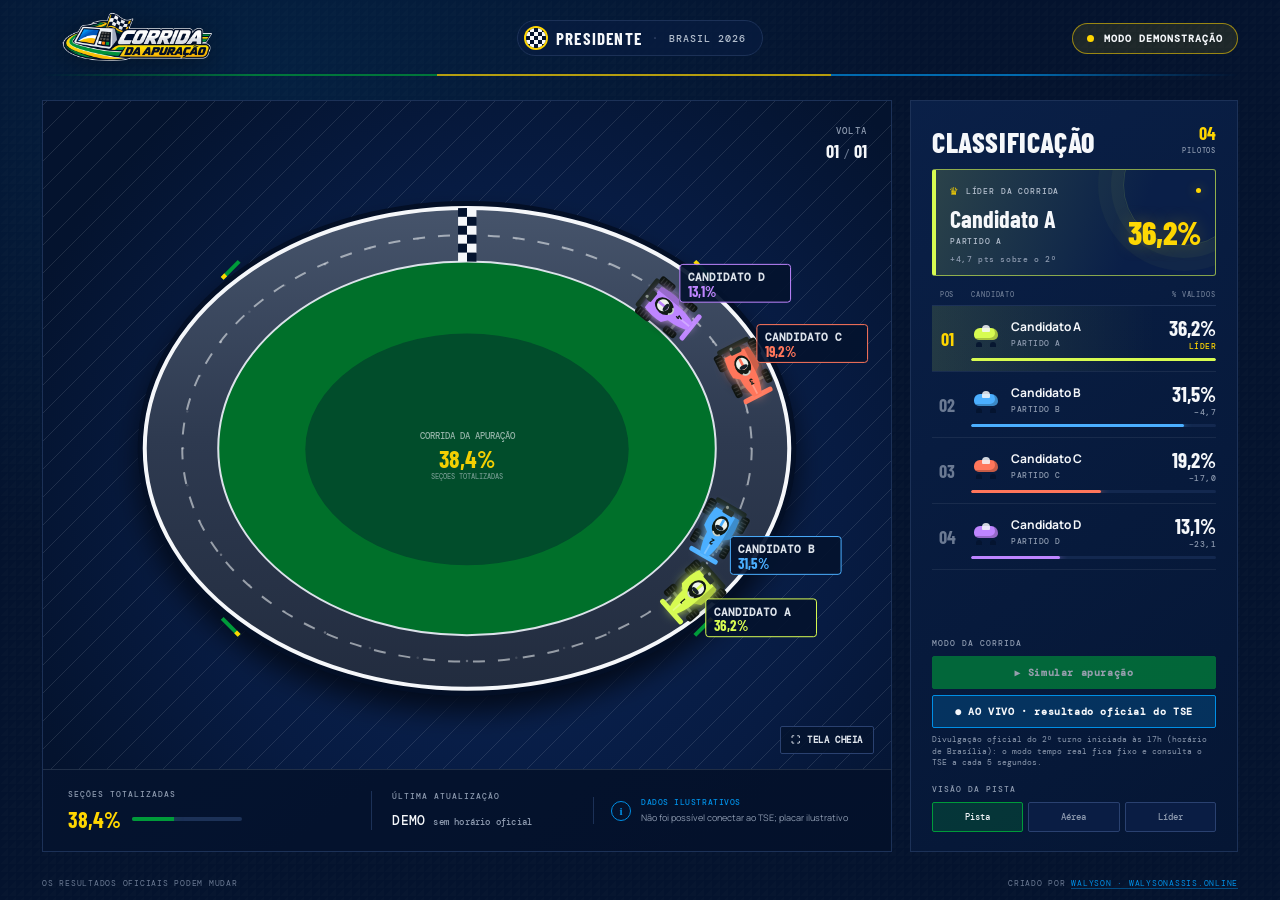
==== index.html @ 3d4edaa1 "Add initial CSS styles for race application layout and components" ====
<!doctype html>
<html lang="pt-BR">
  <head>
    <meta charset="utf-8" />
    <meta name="viewport" content="width=device-width, initial-scale=1" />
    <meta name="theme-color" content="#04132e" />
    <link rel="icon" href="/favicon.ico" sizes="any" />
    <link rel="icon" type="image/png" href="/favicon.png" sizes="256x256" />
    <link rel="apple-touch-icon" href="/apple-touch-icon.png" />
    <meta name="description" content="Acompanhe a apuração eleitoral como uma corrida ao vivo. Veja candidatos, classificação e evolução dos votos em uma experiência visual interativa." />
    <link rel="canonical" href="https://corridaeleicao.vercel.app/" />
    <title>Corrida da Apuração — acompanhe a apuração eleitoral</title>
    <meta property="og:type" content="website" />
    <meta property="og:locale" content="pt_BR" />
    <meta property="og:site_name" content="Corrida da Apuração" />
    <meta property="og:url" content="https://corridaeleicao.vercel.app/" />
    <meta property="og:title" content="Corrida da Apuração — acompanhe a apuração eleitoral" />
    <meta property="og:description" content="Acompanhe a apuração eleitoral como uma corrida ao vivo. Veja candidatos, classificação e evolução dos votos em uma experiência visual interativa." />
    <meta property="og:image" content="https://corridaeleicao.vercel.app/og-image.jpg" />
    <meta property="og:image:secure_url" content="https://corridaeleicao.vercel.app/og-image.jpg" />
    <meta property="og:image:type" content="image/jpeg" />
    <meta property="og:image:width" content="1200" />
    <meta property="og:image:height" content="630" />
    <meta property="og:image:alt" content="Logo Corrida da Apuração sobre uma pista nas cores do Brasil" />
    <meta name="twitter:card" content="summary_large_image" />
    <meta name="twitter:title" content="Corrida da Apuração — acompanhe a apuração eleitoral" />
    <meta name="twitter:description" content="Acompanhe a apuração eleitoral como uma corrida ao vivo. Veja candidatos, classificação e evolução dos votos em uma experiência visual interativa." />
    <meta name="twitter:image" content="https://corridaeleicao.vercel.app/og-image.jpg" />
    <meta name="twitter:image:alt" content="Logo Corrida da Apuração sobre uma pista nas cores do Brasil" />
    <link rel="stylesheet" href="style.css" />
  </head>
  <body>
    <main class="race-app">
      <header class="topbar">
        <a class="brand" href="#" aria-label="Corrida da Apuração, início">
          <img class="brand-logo" src="logo.webp" alt="Corrida da Apuração" />
        </a>
        <div class="race-tag"><span class="race-flag" aria-hidden="true"></span><span class="race-title">PRESIDENTE</span><span class="tag-divider">·</span><span>BRASIL 2026</span></div>
        <div class="demo-tag" data-state="demo" role="status"><span class="status-dot" aria-hidden="true"></span>MODO DEMONSTRAÇÃO</div>
      </header>

      <section class="race-layout" aria-label="Corrida e classificação">
        <section class="track-panel" aria-label="Pista de corrida">
          <div class="track-topline">
            <div class="lap-counter"><span>VOLTA</span><strong>01 <i>/</i> 01</strong></div>
          </div>
          <div class="canvas-wrap">
            <canvas id="race" aria-label="Pista oval com os karts dos candidatos posicionados conforme os votos válidos"></canvas>
            <div class="camera-label"><span class="camera-icon">◉</span> <span id="camera-name">CÂMERA PANORÂMICA</span></div>
            <button class="fullscreen-button" id="fullscreen-button" type="button" aria-pressed="false" aria-label="Mostrar só a pista em tela cheia" title="Tela cheia (F) · setas giram a câmera">⛶ <span>TELA CHEIA</span></button>
            <div class="immersive-bar" id="immersive-bar" aria-label="Controles da tela cheia">
              <div class="bar-controls">
                <button class="bar-button active" id="bar-list-toggle" type="button" aria-pressed="true" title="Mostrar ou esconder a classificação">☰ <span class="bar-list-text">Classificação</span></button>
                <div class="bar-segment" role="group" aria-label="Visão da pista"><button class="camera-button bar-button active" data-camera="track" aria-pressed="true">Pista</button><button class="camera-button bar-button" data-camera="top" aria-pressed="false">Aérea</button><button class="camera-button bar-button" data-camera="leader" aria-pressed="false">Líder</button></div>
                <div class="bar-segment" role="group" aria-label="Modo da corrida"><button class="bar-button" id="bar-sim" type="button" aria-pressed="false">▶ Simular</button><button class="bar-button" id="bar-live" type="button" aria-pressed="false">● Tempo real</button></div>
                <span class="bar-status" id="bar-status"></span>
                <button class="bar-button bar-exit" id="bar-exit" type="button" aria-label="Sair da tela cheia">✕ Sair</button>
              </div>
              <ol class="bar-standings" id="bar-standings" aria-label="Classificação"></ol>
            </div>
          </div>
          <div class="track-footer">
            <div class="completion">
              <span class="footer-label">SEÇÕES TOTALIZADAS</span>
              <div class="completion-row"><strong id="sections-percent">38,4%</strong><div class="progress"><span id="sections-progress"></span></div></div>
            </div>
            <div class="last-update"><span class="footer-label">ÚLTIMA ATUALIZAÇÃO</span><strong id="last-update">DEMO <small>sem horário oficial</small></strong></div>
            <div class="data-source"><span class="source-icon">i</span><span><b id="source-label">DADOS ILUSTRATIVOS</b><small id="source-detail">Aguardando conexão com o TSE</small></span></div>
          </div>
        </section>

        <aside class="standings-panel" aria-label="Classificação da corrida">
          <div class="standings-heading"><h2>Classificação</h2><span class="racer-count" id="racer-count">04 <small>PILOTOS</small></span></div>
          <div class="leader-card" id="leader-card">
            <div class="leader-top"><span class="crown">♛</span><span>LÍDER DA CORRIDA</span><span class="leader-pulse"></span></div>
            <div class="leader-main"><div class="leader-info"><div class="leader-name" id="leader-name">Candidato A</div><span class="leader-party" id="leader-party">PARTIDO A</span></div><strong class="leader-vote" id="leader-vote">36,2%</strong></div>
            <div class="leader-gap" id="leader-gap"></div>
          </div>
          <div class="standings-columns" aria-hidden="true"><span>POS</span><span>CANDIDATO</span><span>% VÁLIDOS</span></div>
          <ol class="standings" id="standings"></ol>
          <div class="race-mode"><span class="footer-label">MODO DA CORRIDA</span><button class="sim-button" id="sim-button" type="button" aria-pressed="false">▶ Simular apuração</button><button class="live-button" id="live-button" type="button" aria-pressed="false">● Tempo real</button><small class="sim-note">Às 17h (Brasília) do dia da eleição, o TSE entra sozinho.</small></div>
          <div class="camera-controls"><span class="footer-label">VISÃO DA PISTA</span><div class="camera-buttons"><button class="camera-button active" data-camera="track" aria-pressed="true">Pista</button><button class="camera-button" data-camera="top" aria-pressed="false">Aérea</button><button class="camera-button" data-camera="leader" aria-pressed="false">Líder</button></div></div>
        </aside>
      </section>
      <footer class="page-footer"><span>OS RESULTADOS OFICIAIS PODEM MUDAR</span><span class="credit">CRIADO POR <a href="https://walysonassis.online" target="_blank" rel="noopener">WALYSON · WALYSONASSIS.ONLINE</a></span></footer>
    </main>
    <script src="game.js" defer></script>
  </body>
</html>
---- style.css ----
@import url('https://fonts.googleapis.com/css2?family=Barlow+Condensed:wght@500;600;700;800;900&family=DM+Mono:wght@400;500&family=Manrope:wght@400;500;600;700;800&display=swap');

:root{color-scheme:dark;--navy:#04132e;--green:#009b3a;--gold:#ffd600;--blue:#008fe5;--ice:#f5f7fa;--gray:#dce2ea;--bg:var(--navy);--panel:#081c40;--line:#1c3157;--muted:#8e9bb0;--lime:var(--gold);--white:var(--ice);--mono:'DM Mono',monospace;--display:'Barlow Condensed',Impact,sans-serif;--body:'Manrope',Arial,sans-serif}
*{box-sizing:border-box}
html,body{margin:0;min-height:100%;background:var(--bg);color:var(--white);font-family:var(--body)}
body{background-image:radial-gradient(ellipse at 22% 8%,rgba(0,143,229,.1),transparent 44%),linear-gradient(135deg,transparent 50%,rgba(255,255,255,.012) 50%);background-size:auto,8px 8px}
button{font:inherit}
.race-app{width:min(1500px,100%);min-height:100vh;margin:auto;padding:0 42px;display:flex;flex-direction:column}
.topbar{height:76px;flex:none;position:relative;display:grid;grid-template-columns:1fr auto 1fr;align-items:center;gap:24px}
.topbar:after{content:"";position:absolute;left:0;right:0;bottom:0;height:2px;background:linear-gradient(90deg,var(--green) 0 33%,var(--gold) 33% 66%,var(--blue) 66%);opacity:.7;mask-image:linear-gradient(90deg,transparent,black 18%,black 82%,transparent)}

.brand{display:flex;align-items:center;justify-self:start;text-decoration:none;color:var(--white);transition:transform .2s}
.brand:hover{transform:rotate(-2deg) scale(1.03)}

.brand-logo{display:block;width:190px;max-width:100%;height:auto;max-height:58px;object-fit:contain;filter:drop-shadow(0 4px 14px rgba(0,0,0,.35))}

.race-tag,.demo-tag{display:flex;align-items:center;gap:10px;font:500 10px var(--mono);letter-spacing:1px;color:#b4bfce;border-radius:999px;white-space:nowrap}
.race-tag{padding:7px 16px 7px 8px;border:1px solid #1c3157;background:rgba(8,28,64,.7)}
.race-flag{width:20px;height:20px;border-radius:50%;flex:none;background:conic-gradient(#f5f7fa 0 25%,#04132e 0 50%,#f5f7fa 0 75%,#04132e 0) 0 0/8px 8px;box-shadow:0 0 0 2px var(--gold)}
.race-title{font:700 17px/1 var(--display);letter-spacing:1.2px;color:var(--ice)}
.tag-divider{color:#34466a}

.demo-tag{--status:var(--gold);justify-self:end;padding:8px 14px;border:1px solid color-mix(in srgb,var(--status) 55%,transparent);background:color-mix(in srgb,var(--status) 10%,transparent);color:var(--ice);font-weight:600}
.demo-tag[data-state="official"]{--status:var(--green)}
.demo-tag[data-state="sim"]{--status:var(--blue)}
.demo-tag[data-state="stale"]{--status:#ff6b4a}
.status-dot,.leader-pulse{width:7px;height:7px;border-radius:50%;background:var(--gold);box-shadow:0 0 12px rgba(255,214,0,.45)}
.status-dot{flex:none;background:var(--status);box-shadow:0 0 0 0 var(--status);animation:status-pulse 1.8s ease-out infinite}
@keyframes status-pulse{70%{box-shadow:0 0 0 7px transparent}100%{box-shadow:0 0 0 0 transparent}}

.race-layout{display:grid;grid-template-columns:minmax(0,1fr) 328px;gap:18px;padding:24px 0 14px;flex:1;min-height:0}
.track-panel,.standings-panel{background:linear-gradient(145deg,rgba(10,32,72,.97),rgba(5,22,52,.98));border:1px solid #1c3157;position:relative;overflow:hidden}
.track-panel{display:flex;flex-direction:column;min-height:550px}
.track-panel:before{content:"";position:absolute;inset:0;pointer-events:none;background-image:linear-gradient(rgba(220,226,234,.018) 1px,transparent 1px),linear-gradient(90deg,rgba(220,226,234,.018) 1px,transparent 1px);background-size:42px 42px;mask-image:linear-gradient(to bottom,black,transparent 70%)}
.track-topline{position:absolute;z-index:1;top:20px;left:32px;right:24px;display:flex;justify-content:flex-end;align-items:flex-start;pointer-events:none}
.eyebrow,.footer-label{font:500 9px var(--mono);letter-spacing:1.3px;color:#8e9bb0;margin:0 0 8px}
h1{font:800 clamp(29px,3.8vw,45px)/.88 var(--display);letter-spacing:.1px;text-transform:uppercase;margin:0;color:var(--white)}
h1 em{font-style:normal;color:var(--lime)}
.lap-counter{text-align:right;margin-top:4px;color:#8e9bb0}.lap-counter span{font:500 9px var(--mono);letter-spacing:1.2px;display:block;margin-bottom:3px}.lap-counter strong{font:700 18px var(--display);color:#f5f7fa}.lap-counter i{font:400 12px var(--mono);color:#6b7a93;font-style:normal}
.canvas-wrap{position:relative;flex:1;min-height:390px;overflow:hidden}
#race{position:absolute;inset:0;width:100%;height:100%;display:block}
.camera-label,.track-hint{position:absolute;bottom:15px;color:#8e9bb0;font:500 9px var(--mono);letter-spacing:.7px;display:flex;align-items:center;gap:8px}.camera-label{left:18px}
.canvas-wrap:not(.is-immersive) .camera-label{display:none}.camera-icon{color:var(--lime);font-size:15px}.track-hint{right:17px;gap:5px}.track-hint kbd{font:500 9px var(--mono);padding:3px 5px;border:1px solid #2a4170;background:#0b2250;color:#dce2ea;border-radius:2px}.hint-sep{color:#34466a;margin:0 2px}
.track-footer{position:relative;z-index:1;min-height:82px;padding:15px 25px;display:grid;grid-template-columns:1.15fr .82fr 1.1fr;align-items:center;gap:18px;border-top:1px solid rgba(220,226,234,.13);background:rgba(3,14,36,.55)}
.footer-label{display:block;margin-bottom:7px;font-size:8px;letter-spacing:1px;color:#8e9bb0}.completion-row{display:flex;align-items:center;gap:11px}.completion-row strong{font:700 22px var(--display);color:var(--lime);white-space:nowrap}.progress{width:min(110px,45%);height:4px;background:#1c3157;border-radius:8px;overflow:hidden}.progress span{display:block;width:38.4%;height:100%;background:var(--green);box-shadow:0 0 9px rgba(0,155,58,.6)}.last-update{border-left:1px solid #1c3157;padding-left:20px}.last-update strong{font:500 13px var(--mono);letter-spacing:.2px;color:#f5f7fa}.last-update small{font-size:9px;color:#8e9bb0}.data-source{border-left:1px solid #1c3157;padding-left:17px;display:flex;align-items:center;gap:10px}.source-icon{height:20px;width:20px;display:grid;place-items:center;border:1px solid var(--blue);border-radius:50%;font:700 11px Georgia;color:var(--blue);flex:none}.data-source b,.data-source small{display:block}.data-source b{font:500 8px var(--mono);letter-spacing:.55px;color:var(--blue)}.data-source small{font-size:9px;color:#8e9bb0;margin-top:4px}
.standings-panel{padding:24px 21px 19px;display:flex;flex-direction:column}
.standings-panel>:not(.standings){flex:none}
.standings-heading{display:flex;align-items:flex-end;justify-content:space-between;padding-bottom:14px}
.standings-heading h2{font:800 28px/.95 var(--display);text-transform:uppercase;margin:0;letter-spacing:.6px}
.racer-count{font:700 18px var(--display);color:var(--lime);text-align:right;line-height:.9}
.racer-count small{display:block;font:500 7px var(--mono);color:#8e9bb0;letter-spacing:.8px;margin-top:5px}

.leader-card{--leader:var(--gold);padding:12px 14px 11px;background:linear-gradient(110deg,color-mix(in srgb,var(--leader) 16%,#0a1f48),#0a1f48 70%);border:1px solid color-mix(in srgb,var(--leader) 60%,transparent);border-left:4px solid var(--leader);border-radius:3px;position:relative;overflow:hidden;transition:border-color .4s,background .4s}
.leader-card:after{content:"";position:absolute;right:-30px;top:-46px;width:120px;height:120px;border-radius:50%;border:1px solid color-mix(in srgb,var(--leader) 14%,transparent);box-shadow:0 0 0 12px color-mix(in srgb,var(--leader) 4%,transparent),0 0 0 25px color-mix(in srgb,var(--leader) 3%,transparent);pointer-events:none}
.leader-top{display:flex;align-items:center;gap:7px;font:500 8px var(--mono);letter-spacing:.85px;color:#b4bfce}
.crown{font-size:13px;color:var(--lime)}
.leader-pulse{margin-left:auto;width:5px;height:5px}
.leader-main{display:flex;align-items:flex-end;justify-content:space-between;gap:10px;margin-top:8px}
.leader-info{min-width:0}
.leader-name{font:700 24px var(--display);line-height:1;overflow:hidden;text-overflow:ellipsis;white-space:nowrap}
.leader-party{display:block;margin-top:5px;font:500 8px var(--mono);color:#b4bfce;letter-spacing:.8px}
.leader-vote{font:800 32px var(--display);color:var(--lime);line-height:.85;white-space:nowrap;text-shadow:0 0 18px rgba(255,214,0,.25)}
.leader-gap{margin-top:8px;font:500 8px var(--mono);letter-spacing:.6px;color:#8e9bb0}
.leader-gap:empty{display:none}

.standings-columns{display:grid;grid-template-columns:30px minmax(0,1fr) auto;gap:9px;padding:14px 0 6px;border-bottom:1px solid #1c3157;font:500 7px var(--mono);letter-spacing:.9px;color:#6b7a93}
.standings-columns span:first-child{text-align:center}
.standings{list-style:none;padding:0;margin:0 0 14px;flex:1 1 0;min-height:124px;overflow-y:auto;scrollbar-width:thin;scrollbar-color:#2a4170 transparent}
.racer-row{display:grid;grid-template-columns:30px 31px minmax(0,1fr) auto;align-items:center;column-gap:9px;row-gap:7px;padding:11px 0 10px;border-bottom:1px solid rgba(220,226,234,.08);position:relative}
.racer-row:after{content:"";position:absolute;left:-21px;right:-21px;top:0;bottom:0;background:linear-gradient(90deg,var(--row-tint,transparent),transparent 75%);opacity:0;transition:opacity .2s;z-index:0;pointer-events:none}
.racer-row:hover:after{opacity:.1}
.racer-row.is-leader:after{opacity:.14}
.rank{grid-row:span 2;align-self:stretch;display:flex;flex-direction:column;align-items:center;justify-content:center;gap:2px;z-index:1}
.rank-number{font:700 18px/1 var(--display);color:#6b7a93}
.is-leader .rank-number{color:var(--lime)}
.rank-move{font:600 7px var(--mono);letter-spacing:.3px}
.rank-move:empty{display:none}
.rank-move.up{color:#3ddc84}
.rank-move.down{color:#ff6b4a}
.mini-kart{height:22px;width:30px;position:relative;z-index:1}
.mini-kart:before{content:"";position:absolute;left:3px;top:5px;width:24px;height:12px;border-radius:6px 7px 5px 5px;background:var(--kart);box-shadow:inset -3px -2px 0 rgba(0,0,0,.22)}
.mini-kart:after{content:"";position:absolute;left:11px;top:2px;width:8px;height:7px;border-radius:4px 4px 1px 1px;background:#f5f7fa;opacity:.85;box-shadow:-7px 16px 0 -1px #04132e,7px 16px 0 -1px #04132e}
.driver{min-width:0;z-index:1}
.driver-name{display:block;font-size:12px;font-weight:700;line-height:1.2;white-space:nowrap;overflow:hidden;text-overflow:ellipsis}
.driver-party{display:block;font:500 8px var(--mono);letter-spacing:.5px;color:#8e9bb0;margin-top:3px;white-space:nowrap;overflow:hidden;text-overflow:ellipsis}
.vote-cell{text-align:right;z-index:1;white-space:nowrap}
.vote-value{display:block;font:700 21px var(--display);line-height:1;color:#f5f7fa}
.vote-gap{display:block;margin-top:3px;font:500 8px var(--mono);letter-spacing:.4px;color:#8e9bb0}
.is-leader .vote-gap{color:var(--lime)}
.vote-bar{grid-column:2/-1;height:3px;background:#13284f;border-radius:3px;overflow:hidden;z-index:1}
.vote-bar span{display:block;height:100%;background:var(--kart);border-radius:3px;box-shadow:0 0 8px var(--kart)}
.race-mode{padding-top:16px}.race-mode .footer-label{margin-bottom:8px}.sim-button{width:100%;border:1px solid var(--green);background:var(--green);color:var(--ice);border-radius:2px;padding:9px 8px;font:600 10px var(--mono);letter-spacing:.6px;cursor:pointer;transition:color .15s,border-color .15s,background .15s}.sim-button:hover{background:#00b444;border-color:#00b444}.sim-button.active{color:var(--gold);border-color:var(--gold);background:rgba(255,214,0,.1)}.live-button{width:100%;margin-top:6px;border:1px solid #2a4170;background:#0a1d44;color:#8e9bb0;border-radius:2px;padding:9px 8px;font:600 10px var(--mono);letter-spacing:.6px;cursor:pointer;transition:color .15s,border-color .15s,background .15s}.live-button:hover{color:#f5f7fa;border-color:#dce2ea}.live-button.active{color:var(--ice);border-color:var(--blue);background:rgba(0,143,229,.22);animation:live-blink 1.6s ease-in-out infinite}@keyframes live-blink{50%{box-shadow:0 0 14px rgba(0,143,229,.5)}}.sim-note{display:block;margin-top:6px;font:400 8px/1.4 var(--mono);color:#8e9bb0}
.camera-controls{padding-top:16px}.camera-controls .footer-label{margin-bottom:8px}.camera-buttons{display:grid;grid-template-columns:repeat(3,1fr);gap:5px}.camera-button{border:1px solid #2a4170;background:#0a1d44;color:#8e9bb0;border-radius:2px;padding:8px 4px;font:500 9px var(--mono);cursor:pointer;transition:color .15s,border-color .15s,background .15s}.camera-button:hover{color:#f5f7fa;border-color:#dce2ea}.camera-button.active{color:var(--ice);border-color:var(--green);background:rgba(0,155,58,.22)}
.leader-card.overtake{animation:overtake-flash .9s ease-in-out 2}@keyframes overtake-flash{50%{box-shadow:0 0 26px rgba(255,214,0,.32);transform:translateX(3px)}}
.page-footer{height:34px;flex:none;display:flex;align-items:center;justify-content:space-between;font:400 8px var(--mono);letter-spacing:.75px;color:#6b7a93}
@media(max-width:980px){.race-app{padding:0 22px}.race-layout{grid-template-columns:minmax(0,1fr) 285px;gap:12px}.standings-panel{padding:23px 16px 16px}.racer-row:after{left:-16px;right:-16px}.track-footer{padding-inline:18px;grid-template-columns:1fr .85fr 1fr;gap:12px}.last-update{padding-left:12px}.data-source{padding-left:12px}.data-source small{font-size:8px}}
@media(max-width:720px){.race-app{padding:0 12px}.topbar{height:61px;gap:8px}.brand-logo{width:145px;max-height:48px}.race-tag{padding:5px 10px 5px 5px;font-size:8px;letter-spacing:.35px;gap:6px}.race-flag{width:15px;height:15px;background-size:6px 6px}.race-title{font-size:13px}.race-tag>span:nth-child(n+3){display:none}.demo-tag{padding:9px;font-size:0;gap:0}.race-layout{display:flex;flex-direction:column;padding-top:12px}.track-panel{min-height:470px}.track-topline{top:20px;left:20px;right:18px}h1{font-size:34px}.lap-counter strong{font-size:15px}.canvas-wrap{min-height:340px}.track-footer{min-height:78px;padding:12px;grid-template-columns:1fr 1fr;gap:10px}.data-source{display:none}.standings-panel{padding:18px 17px 14px}.standings-heading{padding-bottom:12px}.standings{display:grid;grid-template-columns:1fr 1fr;column-gap:16px;flex:none;min-height:0;overflow:visible}.racer-row{column-gap:6px;padding:10px 0 9px;grid-template-columns:21px 25px minmax(0,1fr) auto}.standings-columns{display:none}.mini-kart{transform:scale(.85);transform-origin:left center}.racer-row:after{left:-8px;right:-8px}.vote-value{font-size:17px}.driver-name{font-size:10px}.driver-party{font-size:7px}.leader-name{font-size:21px}.leader-vote{font-size:27px}.camera-controls{padding-top:13px}.page-footer{height:auto;min-height:35px;gap:8px;font-size:7px}}
@media(max-width:390px){.race-tag{display:none}.topbar{grid-template-columns:1fr auto}.track-hint{font-size:7px;right:8px}.track-hint kbd{font-size:8px;padding:2px 4px}.camera-label{left:9px;font-size:8px}}
.fullscreen-button{position:absolute;bottom:15px;right:17px;z-index:2;display:flex;align-items:center;gap:6px;border:1px solid #2a4170;background:rgba(4,19,46,.85);color:#dce2ea;border-radius:2px;padding:7px 10px;font:600 9px var(--mono);letter-spacing:.6px;cursor:pointer;transition:color .15s,border-color .15s}.fullscreen-button:hover{color:var(--lime);border-color:var(--lime)}
.canvas-wrap.is-immersive{position:fixed;inset:0;z-index:100;min-height:0;width:100vw;height:100vh;height:100dvh;background:#04132e}.canvas-wrap:fullscreen{width:100vw;height:100vh;background:#04132e}.is-immersive .track-hint{display:none}.is-immersive .camera-label{bottom:18px;left:20px}.is-immersive .fullscreen-button{opacity:.55}.is-immersive .fullscreen-button:hover{opacity:1}body.has-immersive{overflow:hidden}
.immersive-bar{display:none}.is-immersive .immersive-bar{display:block;position:absolute;top:0;left:0;right:0;z-index:3;padding:12px 16px 18px;background:linear-gradient(#04132ef2 65%,#04132e00)}.is-immersive .fullscreen-button{display:none}
.bar-controls{display:flex;flex-wrap:wrap;align-items:center;gap:8px 10px}
.bar-segment{display:flex;border:1px solid #2a4170;border-radius:4px;overflow:hidden;background:#0a1d44}
.bar-button{border:1px solid #2a4170;background:#0a1d44;color:#8e9bb0;border-radius:4px;padding:8px 12px;font:600 9px var(--mono);letter-spacing:.5px;cursor:pointer;transition:color .15s,border-color .15s,background .15s}.bar-button:hover{color:#f5f7fa;border-color:#dce2ea}.bar-button.active{color:var(--ice);border-color:var(--green);background:rgba(0,155,58,.22)}
.bar-segment .bar-button{border:0;border-radius:0;background:transparent}.bar-segment .bar-button+.bar-button{border-left:1px solid #2a4170}.bar-segment .bar-button:hover{background:#12295a}.bar-segment .bar-button.active{background:rgba(0,155,58,.3);box-shadow:inset 0 -2px 0 var(--green)}
#bar-sim.active{color:var(--gold);background:rgba(255,214,0,.12);box-shadow:inset 0 -2px 0 var(--gold)}#bar-live.active{color:var(--ice);background:rgba(0,143,229,.25);box-shadow:inset 0 -2px 0 var(--blue)}.bar-button:disabled{opacity:.6;cursor:not-allowed}.sim-button:disabled{opacity:.6;cursor:not-allowed}.live-button:disabled{cursor:not-allowed}#bar-live:disabled.active{opacity:1}
.bar-status{margin-left:auto;font:500 8px var(--mono);letter-spacing:.7px;color:#8e9bb0;white-space:nowrap}.bar-exit{color:#dce2ea}
.bar-standings{display:flex;gap:6px;margin:10px 0 0;padding:0;list-style:none}.hide-list .bar-standings{display:none}
.bar-racer{display:grid;grid-template-columns:20px minmax(0,1fr) auto;align-items:center;gap:8px;padding:6px 10px 6px 8px;border-left:3px solid var(--kart);background:#071a3eeb;border-radius:0 3px 3px 0}.bar-racer.is-leader{background:linear-gradient(90deg,color-mix(in srgb,var(--kart) 22%,#071a3e),#071a3eeb)}.bar-rank{font:700 13px var(--display);color:#6b7a93;text-align:center}.is-leader .bar-rank{color:var(--gold)}.bar-name{font:600 10px var(--mono);color:#dce2ea;overflow:hidden;text-overflow:ellipsis;white-space:nowrap}.bar-vote{font:700 15px "Barlow Condensed",Impact,sans-serif;color:var(--kart)}
@media(min-width:721px){.is-immersive .bar-standings{position:absolute;top:100%;left:16px;width:230px;flex-direction:column;gap:3px;margin:0;max-height:calc(100dvh - 100% - 60px);overflow-y:auto;scrollbar-width:thin;scrollbar-color:#2a4170 transparent}}
@media(max-width:720px){.is-immersive .immersive-bar{padding:8px 8px 10px}.bar-status,.bar-list-text{display:none}.bar-button{padding:7px 9px}.bar-standings{overflow-x:auto;scrollbar-width:none}.bar-racer{flex:none;grid-template-columns:auto auto auto;gap:6px}.bar-name{max-width:90px;font-size:9px}.bar-vote{font-size:13px}}
.credit a{color:var(--blue);text-decoration:none;border-bottom:1px solid rgba(0,143,229,.45);transition:color .15s,border-color .15s}.credit a:hover{color:var(--ice);border-color:var(--ice)}
@media(prefers-reduced-motion:reduce){*,*:before,*:after{scroll-behavior:auto!important;transition:none!important}}
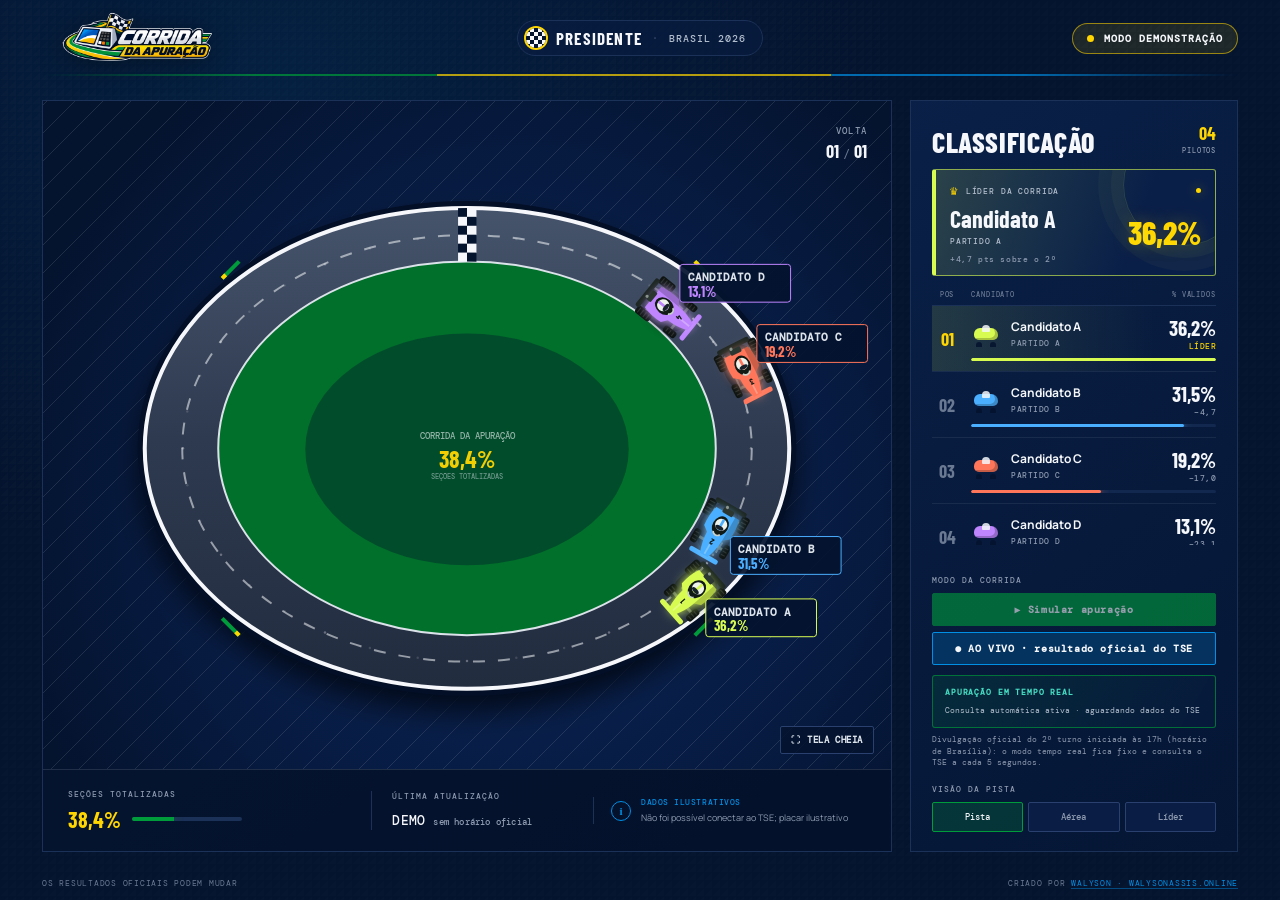
==== commit 194b7aaf: "Add countdown feature for real-time election results and update README and game documentation" ====
--- a/index.html
+++ b/index.html
@@ -78,7 +78,7 @@
           </div>
           <div class="standings-columns" aria-hidden="true"><span>POS</span><span>CANDIDATO</span><span>% VÁLIDOS</span></div>
           <ol class="standings" id="standings"></ol>
-          <div class="race-mode"><span class="footer-label">MODO DA CORRIDA</span><button class="sim-button" id="sim-button" type="button" aria-pressed="false">▶ Simular apuração</button><button class="live-button" id="live-button" type="button" aria-pressed="false">● Tempo real</button><small class="sim-note">Às 17h (Brasília) do dia da eleição, o TSE entra sozinho.</small></div>
+          <div class="race-mode"><span class="footer-label">MODO DA CORRIDA</span><button class="sim-button" id="sim-button" type="button" aria-pressed="false">▶ Simular apuração</button><button class="live-button" id="live-button" type="button" aria-pressed="false">● Tempo real</button><div class="countdown-card" id="countdown-card" role="timer" aria-live="off"><span class="countdown-label" id="countdown-label">APURAÇÃO EM TEMPO REAL COMEÇA EM</span><div class="countdown-units"><span><strong id="countdown-days">00</strong><small>D</small></span><span><strong id="countdown-hours">00</strong><small>H</small></span><span><strong id="countdown-minutes">00</strong><small>M</small></span><span><strong id="countdown-seconds">00</strong><small>S</small></span></div><span class="countdown-detail" id="countdown-detail">Hoje, às 17h · horário de Brasília</span></div><small class="sim-note">Ao chegar o horário, a consulta ao TSE começa automaticamente e se repete a cada 5 segundos.</small></div>
           <div class="camera-controls"><span class="footer-label">VISÃO DA PISTA</span><div class="camera-buttons"><button class="camera-button active" data-camera="track" aria-pressed="true">Pista</button><button class="camera-button" data-camera="top" aria-pressed="false">Aérea</button><button class="camera-button" data-camera="leader" aria-pressed="false">Líder</button></div></div>
         </aside>
       </section>
--- a/style.css
+++ b/style.css
@@ -110,4 +110,14 @@
 @media(min-width:721px){.is-immersive .bar-standings{position:absolute;top:100%;left:16px;width:230px;flex-direction:column;gap:3px;margin:0;max-height:calc(100dvh - 100% - 60px);overflow-y:auto;scrollbar-width:thin;scrollbar-color:#2a4170 transparent}}
 @media(max-width:720px){.is-immersive .immersive-bar{padding:8px 8px 10px}.bar-status,.bar-list-text{display:none}.bar-button{padding:7px 9px}.bar-standings{overflow-x:auto;scrollbar-width:none}.bar-racer{flex:none;grid-template-columns:auto auto auto;gap:6px}.bar-name{max-width:90px;font-size:9px}.bar-vote{font-size:13px}}
 .credit a{color:var(--blue);text-decoration:none;border-bottom:1px solid rgba(0,143,229,.45);transition:color .15s,border-color .15s}.credit a:hover{color:var(--ice);border-color:var(--ice)}
+.countdown-card{margin-top:10px;padding:11px 12px;border:1px solid rgba(255,214,0,.35);border-radius:3px;background:linear-gradient(120deg,rgba(255,214,0,.09),rgba(8,28,64,.55))}
+.countdown-label{display:block;font:600 8px var(--mono);letter-spacing:.85px;color:#ffd600}
+.countdown-units{display:grid;grid-template-columns:repeat(4,1fr);gap:5px;margin-top:9px}
+.countdown-units span{display:flex;align-items:baseline;justify-content:center;gap:3px;padding:5px 2px;background:rgba(4,19,46,.72);border:1px solid rgba(220,226,234,.1);border-radius:2px}
+.countdown-units strong{font:700 22px/.9 var(--display);color:#f5f7fa;font-variant-numeric:tabular-nums}
+.countdown-units small{font:500 7px var(--mono);color:#8e9bb0}
+.countdown-detail{display:block;margin-top:8px;font:400 8px/1.4 var(--mono);color:#b4bfce}
+.countdown-card.is-live{border-color:rgba(0,155,58,.65);background:linear-gradient(120deg,rgba(0,155,58,.14),rgba(8,28,64,.55))}
+.countdown-card.is-live .countdown-label{color:#45dbc1}
+.countdown-card.is-live .countdown-units{display:none}
 @media(prefers-reduced-motion:reduce){*,*:before,*:after{scroll-behavior:auto!important;transition:none!important}}
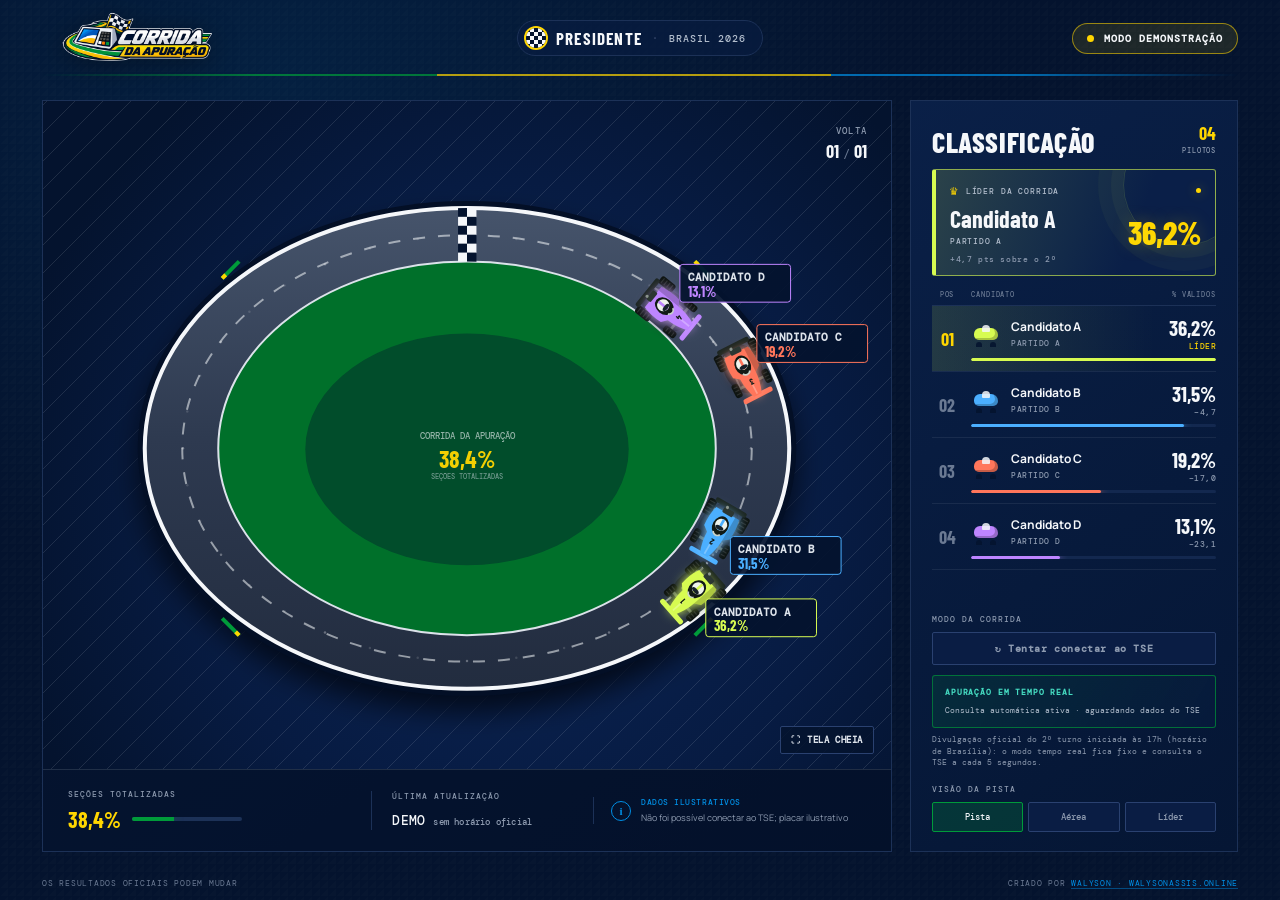
==== commit a5412975: "Update README, game.js, game.md, index.html, and style.css for real-time election simulation feature" ====
--- a/index.html
+++ b/index.html
@@ -52,7 +52,7 @@
               <div class="bar-controls">
                 <button class="bar-button active" id="bar-list-toggle" type="button" aria-pressed="true" title="Mostrar ou esconder a classificação">☰ <span class="bar-list-text">Classificação</span></button>
                 <div class="bar-segment" role="group" aria-label="Visão da pista"><button class="camera-button bar-button active" data-camera="track" aria-pressed="true">Pista</button><button class="camera-button bar-button" data-camera="top" aria-pressed="false">Aérea</button><button class="camera-button bar-button" data-camera="leader" aria-pressed="false">Líder</button></div>
-                <div class="bar-segment" role="group" aria-label="Modo da corrida"><button class="bar-button" id="bar-sim" type="button" aria-pressed="false">▶ Simular</button><button class="bar-button" id="bar-live" type="button" aria-pressed="false">● Tempo real</button></div>
+                <div class="bar-segment" role="group" aria-label="Modo da corrida" hidden><button class="bar-button" id="bar-live" type="button">● Tempo real</button></div>
                 <span class="bar-status" id="bar-status"></span>
                 <button class="bar-button bar-exit" id="bar-exit" type="button" aria-label="Sair da tela cheia">✕ Sair</button>
               </div>
@@ -78,7 +78,7 @@
           </div>
           <div class="standings-columns" aria-hidden="true"><span>POS</span><span>CANDIDATO</span><span>% VÁLIDOS</span></div>
           <ol class="standings" id="standings"></ol>
-          <div class="race-mode"><span class="footer-label">MODO DA CORRIDA</span><button class="sim-button" id="sim-button" type="button" aria-pressed="false">▶ Simular apuração</button><button class="live-button" id="live-button" type="button" aria-pressed="false">● Tempo real</button><div class="countdown-card" id="countdown-card" role="timer" aria-live="off"><span class="countdown-label" id="countdown-label">APURAÇÃO EM TEMPO REAL COMEÇA EM</span><div class="countdown-units"><span><strong id="countdown-days">00</strong><small>D</small></span><span><strong id="countdown-hours">00</strong><small>H</small></span><span><strong id="countdown-minutes">00</strong><small>M</small></span><span><strong id="countdown-seconds">00</strong><small>S</small></span></div><span class="countdown-detail" id="countdown-detail">Hoje, às 17h · horário de Brasília</span></div><small class="sim-note">Ao chegar o horário, a consulta ao TSE começa automaticamente e se repete a cada 5 segundos.</small></div>
+          <div class="race-mode"><span class="footer-label">MODO DA CORRIDA</span><button class="live-button" id="live-button" type="button" hidden>● Tempo real</button><div class="countdown-card" id="countdown-card" role="timer" aria-live="off"><span class="countdown-label" id="countdown-label">APURAÇÃO EM TEMPO REAL COMEÇA EM</span><div class="countdown-units"><span><strong id="countdown-days">00</strong><small>D</small></span><span><strong id="countdown-hours">00</strong><small>H</small></span><span><strong id="countdown-minutes">00</strong><small>M</small></span><span><strong id="countdown-seconds">00</strong><small>S</small></span></div><span class="countdown-detail" id="countdown-detail">Hoje, às 17h · horário de Brasília</span></div><small class="sim-note">Ao chegar o horário, a consulta ao TSE começa automaticamente e se repete a cada 5 segundos.</small></div>
           <div class="camera-controls"><span class="footer-label">VISÃO DA PISTA</span><div class="camera-buttons"><button class="camera-button active" data-camera="track" aria-pressed="true">Pista</button><button class="camera-button" data-camera="top" aria-pressed="false">Aérea</button><button class="camera-button" data-camera="leader" aria-pressed="false">Líder</button></div></div>
         </aside>
       </section>
--- a/style.css
+++ b/style.css
@@ -1,4 +1,5 @@
 @import url('https://fonts.googleapis.com/css2?family=Barlow+Condensed:wght@500;600;700;800;900&family=DM+Mono:wght@400;500&family=Manrope:wght@400;500;600;700;800&display=swap');
+[hidden]{display:none!important}
 
 :root{color-scheme:dark;--navy:#04132e;--green:#009b3a;--gold:#ffd600;--blue:#008fe5;--ice:#f5f7fa;--gray:#dce2ea;--bg:var(--navy);--panel:#081c40;--line:#1c3157;--muted:#8e9bb0;--lime:var(--gold);--white:var(--ice);--mono:'DM Mono',monospace;--display:'Barlow Condensed',Impact,sans-serif;--body:'Manrope',Arial,sans-serif}
 *{box-sizing:border-box}
@@ -89,7 +90,7 @@
 .is-leader .vote-gap{color:var(--lime)}
 .vote-bar{grid-column:2/-1;height:3px;background:#13284f;border-radius:3px;overflow:hidden;z-index:1}
 .vote-bar span{display:block;height:100%;background:var(--kart);border-radius:3px;box-shadow:0 0 8px var(--kart)}
-.race-mode{padding-top:16px}.race-mode .footer-label{margin-bottom:8px}.sim-button{width:100%;border:1px solid var(--green);background:var(--green);color:var(--ice);border-radius:2px;padding:9px 8px;font:600 10px var(--mono);letter-spacing:.6px;cursor:pointer;transition:color .15s,border-color .15s,background .15s}.sim-button:hover{background:#00b444;border-color:#00b444}.sim-button.active{color:var(--gold);border-color:var(--gold);background:rgba(255,214,0,.1)}.live-button{width:100%;margin-top:6px;border:1px solid #2a4170;background:#0a1d44;color:#8e9bb0;border-radius:2px;padding:9px 8px;font:600 10px var(--mono);letter-spacing:.6px;cursor:pointer;transition:color .15s,border-color .15s,background .15s}.live-button:hover{color:#f5f7fa;border-color:#dce2ea}.live-button.active{color:var(--ice);border-color:var(--blue);background:rgba(0,143,229,.22);animation:live-blink 1.6s ease-in-out infinite}@keyframes live-blink{50%{box-shadow:0 0 14px rgba(0,143,229,.5)}}.sim-note{display:block;margin-top:6px;font:400 8px/1.4 var(--mono);color:#8e9bb0}
+.race-mode{padding-top:16px}.race-mode .footer-label{margin-bottom:8px}.live-button{width:100%;border:1px solid #2a4170;background:#0a1d44;color:#8e9bb0;border-radius:2px;padding:9px 8px;font:600 10px var(--mono);letter-spacing:.6px;cursor:pointer;transition:color .15s,border-color .15s,background .15s}.live-button:hover{color:#f5f7fa;border-color:#dce2ea}.live-button.active{color:var(--ice);border-color:var(--blue);background:rgba(0,143,229,.22);animation:live-blink 1.6s ease-in-out infinite}@keyframes live-blink{50%{box-shadow:0 0 14px rgba(0,143,229,.5)}}.sim-note{display:block;margin-top:6px;font:400 8px/1.4 var(--mono);color:#8e9bb0}
 .camera-controls{padding-top:16px}.camera-controls .footer-label{margin-bottom:8px}.camera-buttons{display:grid;grid-template-columns:repeat(3,1fr);gap:5px}.camera-button{border:1px solid #2a4170;background:#0a1d44;color:#8e9bb0;border-radius:2px;padding:8px 4px;font:500 9px var(--mono);cursor:pointer;transition:color .15s,border-color .15s,background .15s}.camera-button:hover{color:#f5f7fa;border-color:#dce2ea}.camera-button.active{color:var(--ice);border-color:var(--green);background:rgba(0,155,58,.22)}
 .leader-card.overtake{animation:overtake-flash .9s ease-in-out 2}@keyframes overtake-flash{50%{box-shadow:0 0 26px rgba(255,214,0,.32);transform:translateX(3px)}}
 .page-footer{height:34px;flex:none;display:flex;align-items:center;justify-content:space-between;font:400 8px var(--mono);letter-spacing:.75px;color:#6b7a93}
@@ -103,7 +104,7 @@
 .bar-segment{display:flex;border:1px solid #2a4170;border-radius:4px;overflow:hidden;background:#0a1d44}
 .bar-button{border:1px solid #2a4170;background:#0a1d44;color:#8e9bb0;border-radius:4px;padding:8px 12px;font:600 9px var(--mono);letter-spacing:.5px;cursor:pointer;transition:color .15s,border-color .15s,background .15s}.bar-button:hover{color:#f5f7fa;border-color:#dce2ea}.bar-button.active{color:var(--ice);border-color:var(--green);background:rgba(0,155,58,.22)}
 .bar-segment .bar-button{border:0;border-radius:0;background:transparent}.bar-segment .bar-button+.bar-button{border-left:1px solid #2a4170}.bar-segment .bar-button:hover{background:#12295a}.bar-segment .bar-button.active{background:rgba(0,155,58,.3);box-shadow:inset 0 -2px 0 var(--green)}
-#bar-sim.active{color:var(--gold);background:rgba(255,214,0,.12);box-shadow:inset 0 -2px 0 var(--gold)}#bar-live.active{color:var(--ice);background:rgba(0,143,229,.25);box-shadow:inset 0 -2px 0 var(--blue)}.bar-button:disabled{opacity:.6;cursor:not-allowed}.sim-button:disabled{opacity:.6;cursor:not-allowed}.live-button:disabled{cursor:not-allowed}#bar-live:disabled.active{opacity:1}
+#bar-live.active{color:var(--ice);background:rgba(0,143,229,.25);box-shadow:inset 0 -2px 0 var(--blue)}.bar-button:disabled{opacity:.6;cursor:not-allowed}.live-button:disabled{cursor:not-allowed}#bar-live:disabled.active{opacity:1}
 .bar-status{margin-left:auto;font:500 8px var(--mono);letter-spacing:.7px;color:#8e9bb0;white-space:nowrap}.bar-exit{color:#dce2ea}
 .bar-standings{display:flex;gap:6px;margin:10px 0 0;padding:0;list-style:none}.hide-list .bar-standings{display:none}
 .bar-racer{display:grid;grid-template-columns:20px minmax(0,1fr) auto;align-items:center;gap:8px;padding:6px 10px 6px 8px;border-left:3px solid var(--kart);background:#071a3eeb;border-radius:0 3px 3px 0}.bar-racer.is-leader{background:linear-gradient(90deg,color-mix(in srgb,var(--kart) 22%,#071a3e),#071a3eeb)}.bar-rank{font:700 13px var(--display);color:#6b7a93;text-align:center}.is-leader .bar-rank{color:var(--gold)}.bar-name{font:600 10px var(--mono);color:#dce2ea;overflow:hidden;text-overflow:ellipsis;white-space:nowrap}.bar-vote{font:700 15px "Barlow Condensed",Impact,sans-serif;color:var(--kart)}
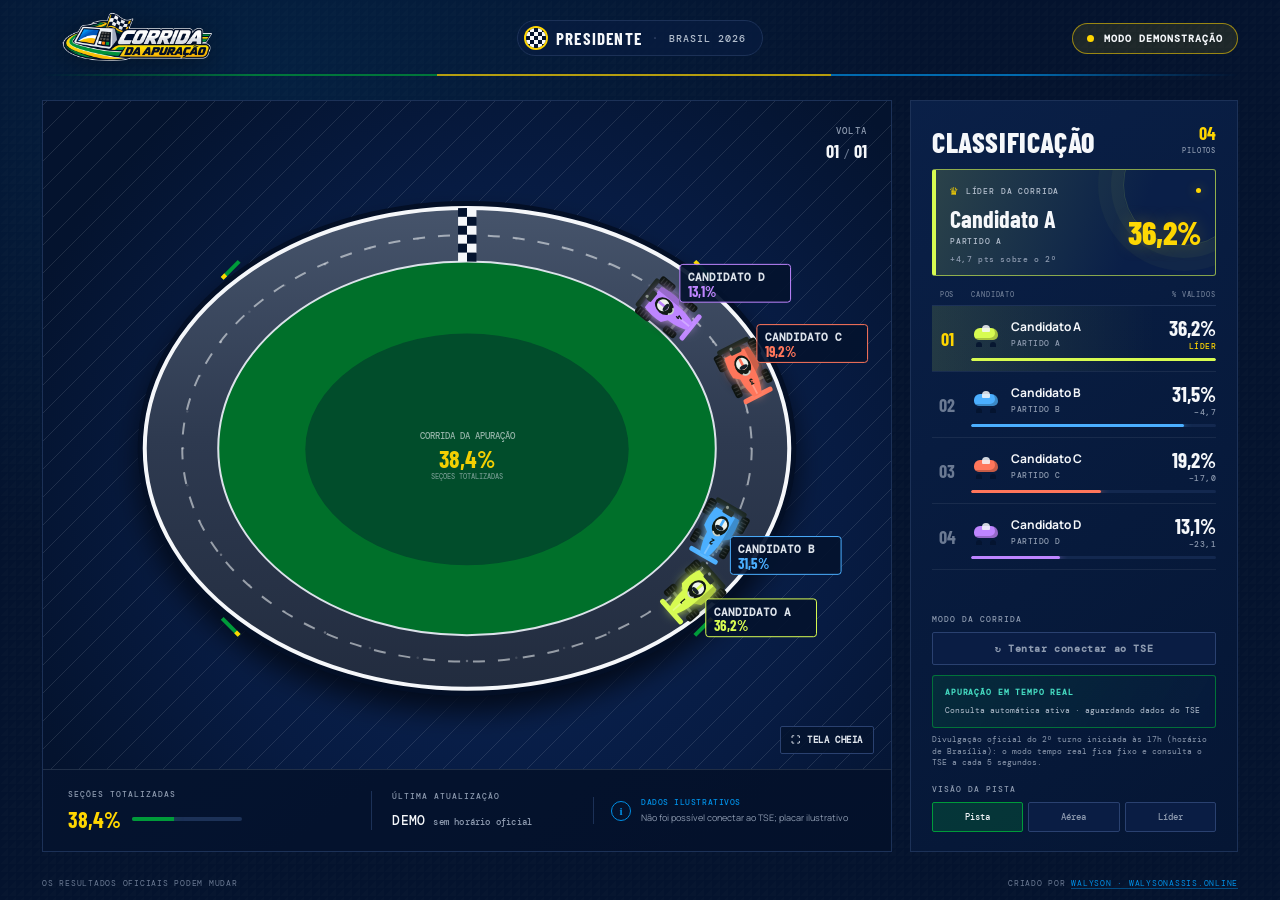
==== commit caccec7c: "Add Google Analytics tracking code to index.html" ====
--- a/index.html
+++ b/index.html
@@ -27,6 +27,15 @@
     <meta name="twitter:description" content="Acompanhe a apuração eleitoral como uma corrida ao vivo. Veja candidatos, classificação e evolução dos votos em uma experiência visual interativa." />
     <meta name="twitter:image" content="https://corridaeleicao.vercel.app/og-image.jpg" />
     <meta name="twitter:image:alt" content="Logo Corrida da Apuração sobre uma pista nas cores do Brasil" />
+    <!-- Google tag (gtag.js) -->
+    <script async src="https://www.googletagmanager.com/gtag/js?id=G-LZXPFM03VW"></script>
+    <script>
+      window.dataLayer = window.dataLayer || [];
+      function gtag(){dataLayer.push(arguments);}
+      gtag('js', new Date());
+
+      gtag('config', 'G-LZXPFM03VW');
+    </script>
     <link rel="stylesheet" href="style.css" />
   </head>
   <body>
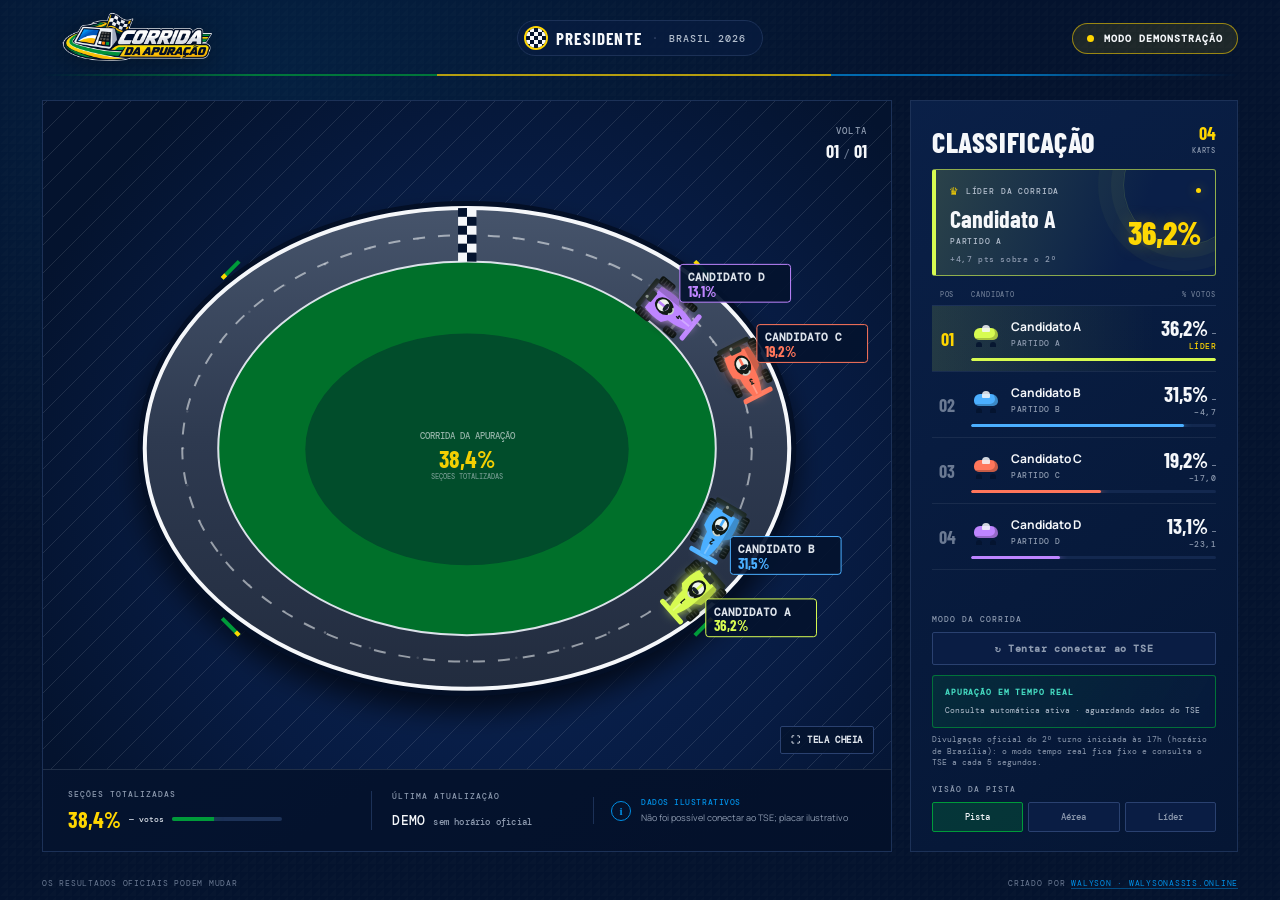
==== commit 87b5def9: "Enhance election results display with vote counts and update UI elements for clarity" ====
--- a/index.html
+++ b/index.html
@@ -71,7 +71,7 @@
           <div class="track-footer">
             <div class="completion">
               <span class="footer-label">SEÇÕES TOTALIZADAS</span>
-              <div class="completion-row"><strong id="sections-percent">38,4%</strong><div class="progress"><span id="sections-progress"></span></div></div>
+              <div class="completion-row"><strong id="sections-percent">38,4%</strong><span class="total-votes" id="total-votes" title="Total de votos computados">— votos</span><div class="progress"><span id="sections-progress"></span></div></div>
             </div>
             <div class="last-update"><span class="footer-label">ÚLTIMA ATUALIZAÇÃO</span><strong id="last-update">DEMO <small>sem horário oficial</small></strong></div>
             <div class="data-source"><span class="source-icon">i</span><span><b id="source-label">DADOS ILUSTRATIVOS</b><small id="source-detail">Aguardando conexão com o TSE</small></span></div>
@@ -85,7 +85,7 @@
             <div class="leader-main"><div class="leader-info"><div class="leader-name" id="leader-name">Candidato A</div><span class="leader-party" id="leader-party">PARTIDO A</span></div><strong class="leader-vote" id="leader-vote">36,2%</strong></div>
             <div class="leader-gap" id="leader-gap"></div>
           </div>
-          <div class="standings-columns" aria-hidden="true"><span>POS</span><span>CANDIDATO</span><span>% VÁLIDOS</span></div>
+          <div class="standings-columns" aria-hidden="true"><span>POS</span><span>CANDIDATO</span><span>% VOTOS</span></div>
           <ol class="standings" id="standings"></ol>
           <div class="race-mode"><span class="footer-label">MODO DA CORRIDA</span><button class="live-button" id="live-button" type="button" hidden>● Tempo real</button><div class="countdown-card" id="countdown-card" role="timer" aria-live="off"><span class="countdown-label" id="countdown-label">APURAÇÃO EM TEMPO REAL COMEÇA EM</span><div class="countdown-units"><span><strong id="countdown-days">00</strong><small>D</small></span><span><strong id="countdown-hours">00</strong><small>H</small></span><span><strong id="countdown-minutes">00</strong><small>M</small></span><span><strong id="countdown-seconds">00</strong><small>S</small></span></div><span class="countdown-detail" id="countdown-detail">Hoje, às 17h · horário de Brasília</span></div><small class="sim-note">Ao chegar o horário, a consulta ao TSE começa automaticamente e se repete a cada 5 segundos.</small></div>
           <div class="camera-controls"><span class="footer-label">VISÃO DA PISTA</span><div class="camera-buttons"><button class="camera-button active" data-camera="track" aria-pressed="true">Pista</button><button class="camera-button" data-camera="top" aria-pressed="false">Aérea</button><button class="camera-button" data-camera="leader" aria-pressed="false">Líder</button></div></div>
--- a/style.css
+++ b/style.css
@@ -43,7 +43,7 @@
 .camera-label,.track-hint{position:absolute;bottom:15px;color:#8e9bb0;font:500 9px var(--mono);letter-spacing:.7px;display:flex;align-items:center;gap:8px}.camera-label{left:18px}
 .canvas-wrap:not(.is-immersive) .camera-label{display:none}.camera-icon{color:var(--lime);font-size:15px}.track-hint{right:17px;gap:5px}.track-hint kbd{font:500 9px var(--mono);padding:3px 5px;border:1px solid #2a4170;background:#0b2250;color:#dce2ea;border-radius:2px}.hint-sep{color:#34466a;margin:0 2px}
 .track-footer{position:relative;z-index:1;min-height:82px;padding:15px 25px;display:grid;grid-template-columns:1.15fr .82fr 1.1fr;align-items:center;gap:18px;border-top:1px solid rgba(220,226,234,.13);background:rgba(3,14,36,.55)}
-.footer-label{display:block;margin-bottom:7px;font-size:8px;letter-spacing:1px;color:#8e9bb0}.completion-row{display:flex;align-items:center;gap:11px}.completion-row strong{font:700 22px var(--display);color:var(--lime);white-space:nowrap}.progress{width:min(110px,45%);height:4px;background:#1c3157;border-radius:8px;overflow:hidden}.progress span{display:block;width:38.4%;height:100%;background:var(--green);box-shadow:0 0 9px rgba(0,155,58,.6)}.last-update{border-left:1px solid #1c3157;padding-left:20px}.last-update strong{font:500 13px var(--mono);letter-spacing:.2px;color:#f5f7fa}.last-update small{font-size:9px;color:#8e9bb0}.data-source{border-left:1px solid #1c3157;padding-left:17px;display:flex;align-items:center;gap:10px}.source-icon{height:20px;width:20px;display:grid;place-items:center;border:1px solid var(--blue);border-radius:50%;font:700 11px Georgia;color:var(--blue);flex:none}.data-source b,.data-source small{display:block}.data-source b{font:500 8px var(--mono);letter-spacing:.55px;color:var(--blue)}.data-source small{font-size:9px;color:#8e9bb0;margin-top:4px}
+.footer-label{display:block;margin-bottom:7px;font-size:8px;letter-spacing:1px;color:#8e9bb0}.completion-row{display:flex;align-items:center;gap:8px}.completion-row strong{font:700 22px var(--display);color:var(--lime);white-space:nowrap}.total-votes{font:500 8px var(--mono);color:#dce2ea;white-space:nowrap}.progress{width:min(110px,45%);height:4px;background:#1c3157;border-radius:8px;overflow:hidden}.progress span{display:block;width:38.4%;height:100%;background:var(--green);box-shadow:0 0 9px rgba(0,155,58,.6)}.last-update{border-left:1px solid #1c3157;padding-left:20px}.last-update strong{font:500 13px var(--mono);letter-spacing:.2px;color:#f5f7fa}.last-update small{font-size:9px;color:#8e9bb0}.data-source{border-left:1px solid #1c3157;padding-left:17px;display:flex;align-items:center;gap:10px}.source-icon{height:20px;width:20px;display:grid;place-items:center;border:1px solid var(--blue);border-radius:50%;font:700 11px Georgia;color:var(--blue);flex:none}.data-source b,.data-source small{display:block}.data-source b{font:500 8px var(--mono);letter-spacing:.55px;color:var(--blue)}.data-source small{font-size:9px;color:#8e9bb0;margin-top:4px}
 .standings-panel{padding:24px 21px 19px;display:flex;flex-direction:column}
 .standings-panel>:not(.standings){flex:none}
 .standings-heading{display:flex;align-items:flex-end;justify-content:space-between;padding-bottom:14px}
@@ -85,7 +85,7 @@
 .driver-name{display:block;font-size:12px;font-weight:700;line-height:1.2;white-space:nowrap;overflow:hidden;text-overflow:ellipsis}
 .driver-party{display:block;font:500 8px var(--mono);letter-spacing:.5px;color:#8e9bb0;margin-top:3px;white-space:nowrap;overflow:hidden;text-overflow:ellipsis}
 .vote-cell{text-align:right;z-index:1;white-space:nowrap}
-.vote-value{display:block;font:700 21px var(--display);line-height:1;color:#f5f7fa}
+.vote-main{display:flex;align-items:baseline;justify-content:flex-end;gap:4px}.vote-value{display:block;font:700 21px var(--display);line-height:1;color:#f5f7fa}.vote-count{font:500 7px var(--mono);color:#8e9bb0;max-width:60px;overflow:hidden;text-overflow:ellipsis}
 .vote-gap{display:block;margin-top:3px;font:500 8px var(--mono);letter-spacing:.4px;color:#8e9bb0}
 .is-leader .vote-gap{color:var(--lime)}
 .vote-bar{grid-column:2/-1;height:3px;background:#13284f;border-radius:3px;overflow:hidden;z-index:1}
@@ -107,7 +107,7 @@
 #bar-live.active{color:var(--ice);background:rgba(0,143,229,.25);box-shadow:inset 0 -2px 0 var(--blue)}.bar-button:disabled{opacity:.6;cursor:not-allowed}.live-button:disabled{cursor:not-allowed}#bar-live:disabled.active{opacity:1}
 .bar-status{margin-left:auto;font:500 8px var(--mono);letter-spacing:.7px;color:#8e9bb0;white-space:nowrap}.bar-exit{color:#dce2ea}
 .bar-standings{display:flex;gap:6px;margin:10px 0 0;padding:0;list-style:none}.hide-list .bar-standings{display:none}
-.bar-racer{display:grid;grid-template-columns:20px minmax(0,1fr) auto;align-items:center;gap:8px;padding:6px 10px 6px 8px;border-left:3px solid var(--kart);background:#071a3eeb;border-radius:0 3px 3px 0}.bar-racer.is-leader{background:linear-gradient(90deg,color-mix(in srgb,var(--kart) 22%,#071a3e),#071a3eeb)}.bar-rank{font:700 13px var(--display);color:#6b7a93;text-align:center}.is-leader .bar-rank{color:var(--gold)}.bar-name{font:600 10px var(--mono);color:#dce2ea;overflow:hidden;text-overflow:ellipsis;white-space:nowrap}.bar-vote{font:700 15px "Barlow Condensed",Impact,sans-serif;color:var(--kart)}
+.bar-racer{display:grid;grid-template-columns:20px minmax(0,1fr) auto;align-items:center;gap:8px;padding:7px 10px 7px 8px;border-left:3px solid var(--kart);background:#071a3eeb;border-radius:0 3px 3px 0}.bar-racer.is-leader{background:linear-gradient(90deg,color-mix(in srgb,var(--kart) 22%,#071a3e),#071a3eeb)}.bar-rank{font:700 13px var(--display);color:#6b7a93;text-align:center}.is-leader .bar-rank{color:var(--gold)}.bar-name{font:600 10px var(--mono);color:#dce2ea;overflow:hidden;text-overflow:ellipsis;white-space:nowrap}.bar-vote{display:flex;flex-direction:column;align-items:flex-end;gap:1px;color:var(--kart)}.bar-percent{font:700 15px/1 "Barlow Condensed",Impact,sans-serif}.bar-count{font:500 7px/1.2 var(--mono);color:#aeb9c9}
 @media(min-width:721px){.is-immersive .bar-standings{position:absolute;top:100%;left:16px;width:230px;flex-direction:column;gap:3px;margin:0;max-height:calc(100dvh - 100% - 60px);overflow-y:auto;scrollbar-width:thin;scrollbar-color:#2a4170 transparent}}
 @media(max-width:720px){.is-immersive .immersive-bar{padding:8px 8px 10px}.bar-status,.bar-list-text{display:none}.bar-button{padding:7px 9px}.bar-standings{overflow-x:auto;scrollbar-width:none}.bar-racer{flex:none;grid-template-columns:auto auto auto;gap:6px}.bar-name{max-width:90px;font-size:9px}.bar-vote{font-size:13px}}
 .credit a{color:var(--blue);text-decoration:none;border-bottom:1px solid rgba(0,143,229,.45);transition:color .15s,border-color .15s}.credit a:hover{color:var(--ice);border-color:var(--ice)}
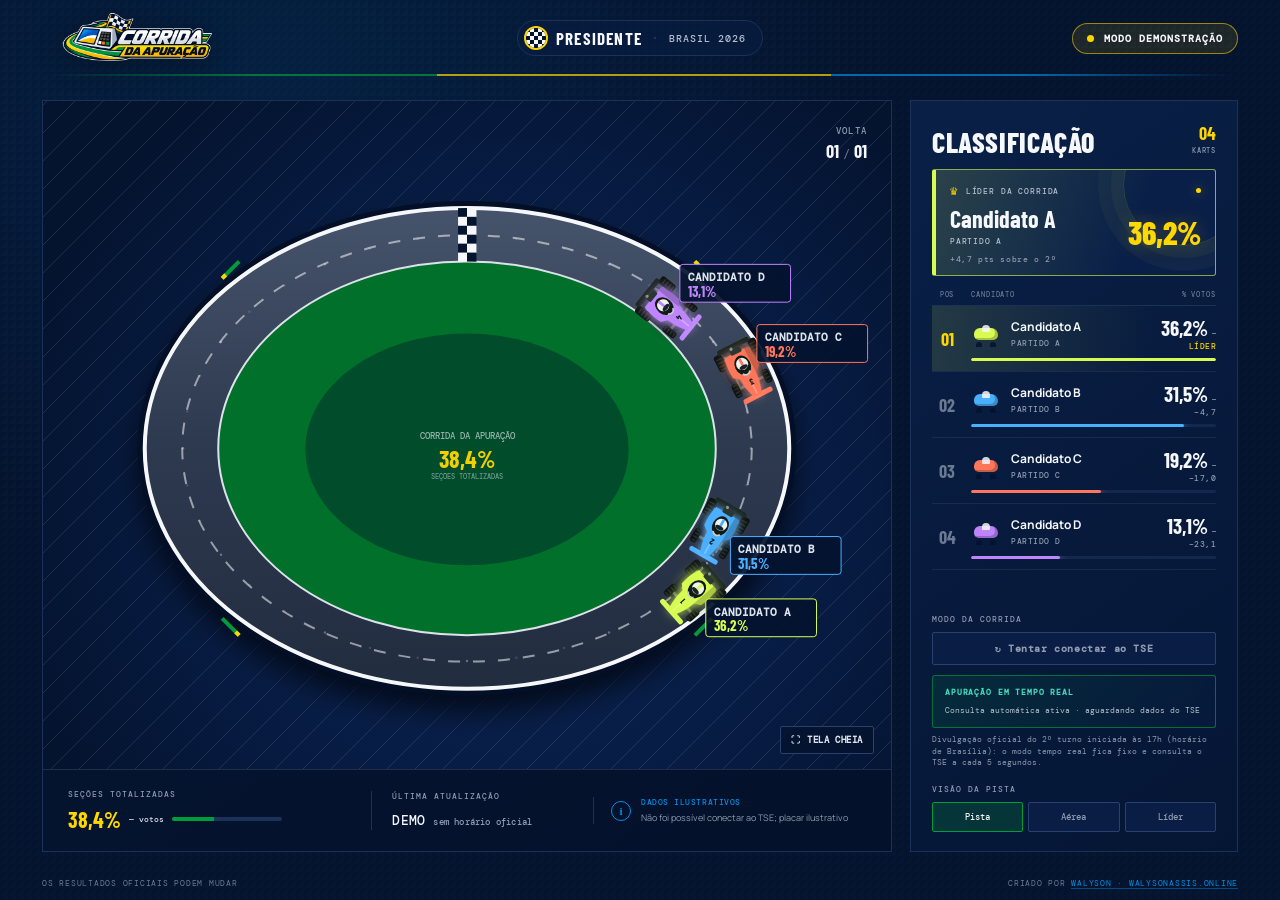
==== commit ad75bddc: "Add features for displaying election results and handling stale data" ====
--- a/index.html
+++ b/index.html
@@ -81,9 +81,10 @@
         <aside class="standings-panel" aria-label="Classificação da corrida">
           <div class="standings-heading"><h2>Classificação</h2><span class="racer-count" id="racer-count">04 <small>PILOTOS</small></span></div>
           <div class="leader-card" id="leader-card">
-            <div class="leader-top"><span class="crown">♛</span><span>LÍDER DA CORRIDA</span><span class="leader-pulse"></span></div>
+            <div class="leader-top"><span class="crown">♛</span><span id="leader-title">LÍDER DA CORRIDA</span><span class="leader-pulse"></span></div>
             <div class="leader-main"><div class="leader-info"><div class="leader-name" id="leader-name">Candidato A</div><span class="leader-party" id="leader-party">PARTIDO A</span></div><strong class="leader-vote" id="leader-vote">36,2%</strong></div>
             <div class="leader-gap" id="leader-gap"></div>
+            <button class="final-open" id="final-open" type="button" hidden>🏁 Ver resultado final</button>
           </div>
           <div class="standings-columns" aria-hidden="true"><span>POS</span><span>CANDIDATO</span><span>% VOTOS</span></div>
           <ol class="standings" id="standings"></ol>
@@ -93,6 +94,17 @@
       </section>
       <footer class="page-footer"><span>OS RESULTADOS OFICIAIS PODEM MUDAR</span><span class="credit">CRIADO POR <a href="https://walysonassis.online" target="_blank" rel="noopener">WALYSON · WALYSONASSIS.ONLINE</a></span></footer>
     </main>
+    <section class="final-screen" id="final-screen" role="dialog" aria-modal="true" aria-labelledby="final-title" hidden>
+      <div class="final-inner">
+        <span class="final-flag" aria-hidden="true"></span>
+        <p class="final-kicker" id="final-kicker">PRESIDENTE · BRASIL 2026 · RESULTADO DO 1º TURNO</p>
+        <h2 class="final-title" id="final-title">VÃO AO 2º TURNO</h2>
+        <div class="final-cards" id="final-cards"></div>
+        <p class="final-meta" id="final-meta"></p>
+        <div class="final-actions"><button class="final-button" id="final-close" type="button">Ver a corrida</button></div>
+        <small class="final-note">Fonte: TSE · arquivo oficial EA20 · os resultados oficiais podem mudar</small>
+      </div>
+    </section>
     <script src="game.js" defer></script>
   </body>
 </html>
--- a/style.css
+++ b/style.css
@@ -122,3 +122,6 @@
 .countdown-card.is-live .countdown-label{color:#45dbc1}
 .countdown-card.is-live .countdown-units{display:none}
 @media(prefers-reduced-motion:reduce){*,*:before,*:after{scroll-behavior:auto!important;transition:none!important}}
+.outcome-tag{display:inline-block;margin-top:4px;padding:2px 6px;border-radius:2px;background:var(--gold);color:#04132e;font:700 8px var(--mono);letter-spacing:.8px}.racer-row.is-runoff .outcome-tag{background:transparent;color:var(--gold);box-shadow:inset 0 0 0 1px var(--gold)}.racer-row.is-elected .vote-value,.bar-racer.is-elected .bar-percent{color:var(--gold)}.bar-racer.is-elected .bar-rank,.bar-racer.is-runoff .bar-rank{color:var(--gold)}.leader-card.is-decided .leader-top{color:var(--gold);font-weight:700}
+body.has-final{overflow:hidden}.final-screen{position:fixed;inset:0;z-index:200;display:grid;place-items:center;padding:24px 16px;overflow-y:auto;background:radial-gradient(circle at 50% 0,rgba(0,155,58,.28),transparent 60%),rgba(4,19,46,.97);animation:final-in .5s ease-out}@keyframes final-in{from{opacity:0;transform:scale(1.02)}}.final-inner{width:min(860px,100%);text-align:center}.final-flag{display:block;width:44px;height:44px;margin:0 auto 14px;border-radius:4px;background:repeating-conic-gradient(#f5f7fa 0 25%,#04132e 0 50%) 0 0/14px 14px;box-shadow:0 0 0 2px var(--gold)}.final-kicker{margin:0;font:500 11px var(--mono);letter-spacing:1.4px;color:#b4bfce}.final-title{margin:8px 0 26px;font:900 clamp(40px,8vw,76px)/.95 var(--display);color:var(--gold);letter-spacing:.5px}.final-cards{display:flex;align-items:stretch;justify-content:center;gap:18px}.final-card{--kart:var(--gold);flex:1 1 0;max-width:340px;display:flex;flex-direction:column;align-items:center;gap:6px;padding:22px 18px 20px;background:linear-gradient(180deg,color-mix(in srgb,var(--kart) 18%,#0a1f48),#0a1f48 75%);border:1px solid color-mix(in srgb,var(--kart) 60%,transparent);border-top:5px solid var(--kart);border-radius:4px}.final-rank{font:600 9px var(--mono);letter-spacing:1.2px;color:#b4bfce}.final-name{font:800 clamp(26px,4vw,36px)/1 var(--display);color:var(--ice);overflow-wrap:anywhere}.final-party{font:500 10px var(--mono);letter-spacing:1px;color:#b4bfce}.final-vote{margin-top:8px;font:800 clamp(44px,7vw,64px)/.9 var(--display);color:var(--kart)}.final-count{font:400 10px var(--mono);color:#8e9bb0}.final-versus{align-self:center;font:900 28px var(--display);color:#6b7a93}.final-meta{margin:22px 0 0;font:500 11px var(--mono);letter-spacing:.6px;color:#dce2ea}.final-actions{margin-top:20px}.final-button{border:1px solid var(--gold);background:var(--gold);color:#04132e;border-radius:2px;padding:11px 22px;font:700 11px var(--mono);letter-spacing:.8px;cursor:pointer}.final-button:hover{background:#ffe34d}.final-note{display:block;margin-top:14px;font:400 9px var(--mono);color:#8e9bb0}.final-open{width:100%;margin-top:10px;border:1px solid var(--gold);background:rgba(255,214,0,.1);color:var(--gold);border-radius:2px;padding:8px;font:600 10px var(--mono);letter-spacing:.6px;cursor:pointer}.final-open:hover{background:rgba(255,214,0,.2)}
+@media(max-width:720px){.final-cards{flex-direction:column;align-items:center}.final-card{width:100%}.final-versus{font-size:22px}}
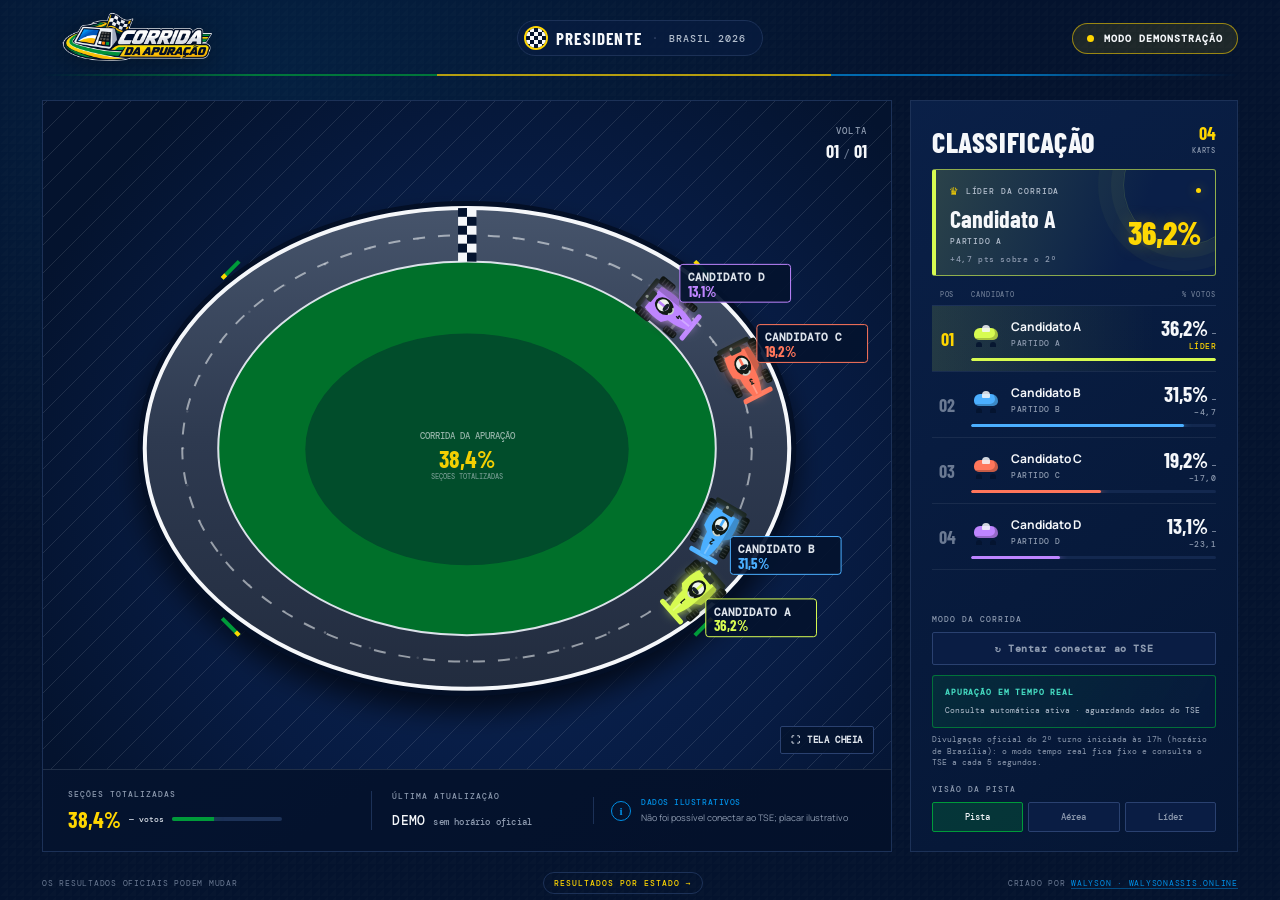
==== commit 8d7e28f3: "feat: add estados page with election results for 2026 - Create estados.html for displaying election " ====
--- a/index.html
+++ b/index.html
@@ -92,16 +92,16 @@
           <div class="camera-controls"><span class="footer-label">VISÃO DA PISTA</span><div class="camera-buttons"><button class="camera-button active" data-camera="track" aria-pressed="true">Pista</button><button class="camera-button" data-camera="top" aria-pressed="false">Aérea</button><button class="camera-button" data-camera="leader" aria-pressed="false">Líder</button></div></div>
         </aside>
       </section>
-      <footer class="page-footer"><span>OS RESULTADOS OFICIAIS PODEM MUDAR</span><span class="credit">CRIADO POR <a href="https://walysonassis.online" target="_blank" rel="noopener">WALYSON · WALYSONASSIS.ONLINE</a></span></footer>
+      <footer class="page-footer"><span>OS RESULTADOS OFICIAIS PODEM MUDAR</span><a class="states-link" href="estados.html">RESULTADOS POR ESTADO →</a><span class="credit">CRIADO POR <a href="https://walysonassis.online" target="_blank" rel="noopener">WALYSON · WALYSONASSIS.ONLINE</a></span></footer>
     </main>
     <section class="final-screen" id="final-screen" role="dialog" aria-modal="true" aria-labelledby="final-title" hidden>
       <div class="final-inner">
-        <span class="final-flag" aria-hidden="true"></span>
+        <img class="final-logo" src="logo.webp" alt="Corrida da Apuração" width="2048" height="768" />
         <p class="final-kicker" id="final-kicker">PRESIDENTE · BRASIL 2026 · RESULTADO DO 1º TURNO</p>
         <h2 class="final-title" id="final-title">VÃO AO 2º TURNO</h2>
         <div class="final-cards" id="final-cards"></div>
         <p class="final-meta" id="final-meta"></p>
-        <div class="final-actions"><button class="final-button" id="final-close" type="button">Ver a corrida</button></div>
+        <div class="final-actions"><a class="final-button" id="final-states" href="estados.html">Ver a apuração de todos os cargos →</a></div>
         <small class="final-note">Fonte: TSE · arquivo oficial EA20 · os resultados oficiais podem mudar</small>
       </div>
     </section>
--- a/style.css
+++ b/style.css
@@ -94,6 +94,7 @@
 .camera-controls{padding-top:16px}.camera-controls .footer-label{margin-bottom:8px}.camera-buttons{display:grid;grid-template-columns:repeat(3,1fr);gap:5px}.camera-button{border:1px solid #2a4170;background:#0a1d44;color:#8e9bb0;border-radius:2px;padding:8px 4px;font:500 9px var(--mono);cursor:pointer;transition:color .15s,border-color .15s,background .15s}.camera-button:hover{color:#f5f7fa;border-color:#dce2ea}.camera-button.active{color:var(--ice);border-color:var(--green);background:rgba(0,155,58,.22)}
 .leader-card.overtake{animation:overtake-flash .9s ease-in-out 2}@keyframes overtake-flash{50%{box-shadow:0 0 26px rgba(255,214,0,.32);transform:translateX(3px)}}
 .page-footer{height:34px;flex:none;display:flex;align-items:center;justify-content:space-between;font:400 8px var(--mono);letter-spacing:.75px;color:#6b7a93}
+.states-link{padding:5px 10px;border:1px solid #1c3157;border-radius:999px;color:var(--gold);text-decoration:none;font-weight:500;letter-spacing:1px}.states-link:hover{border-color:var(--gold)}
 @media(max-width:980px){.race-app{padding:0 22px}.race-layout{grid-template-columns:minmax(0,1fr) 285px;gap:12px}.standings-panel{padding:23px 16px 16px}.racer-row:after{left:-16px;right:-16px}.track-footer{padding-inline:18px;grid-template-columns:1fr .85fr 1fr;gap:12px}.last-update{padding-left:12px}.data-source{padding-left:12px}.data-source small{font-size:8px}}
 @media(max-width:720px){.race-app{padding:0 12px}.topbar{height:61px;gap:8px}.brand-logo{width:145px;max-height:48px}.race-tag{padding:5px 10px 5px 5px;font-size:8px;letter-spacing:.35px;gap:6px}.race-flag{width:15px;height:15px;background-size:6px 6px}.race-title{font-size:13px}.race-tag>span:nth-child(n+3){display:none}.demo-tag{padding:9px;font-size:0;gap:0}.race-layout{display:flex;flex-direction:column;padding-top:12px}.track-panel{min-height:470px}.track-topline{top:20px;left:20px;right:18px}h1{font-size:34px}.lap-counter strong{font-size:15px}.canvas-wrap{min-height:340px}.track-footer{min-height:78px;padding:12px;grid-template-columns:1fr 1fr;gap:10px}.data-source{display:none}.standings-panel{padding:18px 17px 14px}.standings-heading{padding-bottom:12px}.standings{display:grid;grid-template-columns:1fr 1fr;column-gap:16px;flex:none;min-height:0;overflow:visible}.racer-row{column-gap:6px;padding:10px 0 9px;grid-template-columns:21px 25px minmax(0,1fr) auto}.standings-columns{display:none}.mini-kart{transform:scale(.85);transform-origin:left center}.racer-row:after{left:-8px;right:-8px}.vote-value{font-size:17px}.driver-name{font-size:10px}.driver-party{font-size:7px}.leader-name{font-size:21px}.leader-vote{font-size:27px}.camera-controls{padding-top:13px}.page-footer{height:auto;min-height:35px;gap:8px;font-size:7px}}
 @media(max-width:390px){.race-tag{display:none}.topbar{grid-template-columns:1fr auto}.track-hint{font-size:7px;right:8px}.track-hint kbd{font-size:8px;padding:2px 4px}.camera-label{left:9px;font-size:8px}}
@@ -123,5 +124,5 @@
 .countdown-card.is-live .countdown-units{display:none}
 @media(prefers-reduced-motion:reduce){*,*:before,*:after{scroll-behavior:auto!important;transition:none!important}}
 .outcome-tag{display:inline-block;margin-top:4px;padding:2px 6px;border-radius:2px;background:var(--gold);color:#04132e;font:700 8px var(--mono);letter-spacing:.8px}.racer-row.is-runoff .outcome-tag{background:transparent;color:var(--gold);box-shadow:inset 0 0 0 1px var(--gold)}.racer-row.is-elected .vote-value,.bar-racer.is-elected .bar-percent{color:var(--gold)}.bar-racer.is-elected .bar-rank,.bar-racer.is-runoff .bar-rank{color:var(--gold)}.leader-card.is-decided .leader-top{color:var(--gold);font-weight:700}
-body.has-final{overflow:hidden}.final-screen{position:fixed;inset:0;z-index:200;display:grid;place-items:center;padding:24px 16px;overflow-y:auto;background:radial-gradient(circle at 50% 0,rgba(0,155,58,.28),transparent 60%),rgba(4,19,46,.97);animation:final-in .5s ease-out}@keyframes final-in{from{opacity:0;transform:scale(1.02)}}.final-inner{width:min(860px,100%);text-align:center}.final-flag{display:block;width:44px;height:44px;margin:0 auto 14px;border-radius:4px;background:repeating-conic-gradient(#f5f7fa 0 25%,#04132e 0 50%) 0 0/14px 14px;box-shadow:0 0 0 2px var(--gold)}.final-kicker{margin:0;font:500 11px var(--mono);letter-spacing:1.4px;color:#b4bfce}.final-title{margin:8px 0 26px;font:900 clamp(40px,8vw,76px)/.95 var(--display);color:var(--gold);letter-spacing:.5px}.final-cards{display:flex;align-items:stretch;justify-content:center;gap:18px}.final-card{--kart:var(--gold);flex:1 1 0;max-width:340px;display:flex;flex-direction:column;align-items:center;gap:6px;padding:22px 18px 20px;background:linear-gradient(180deg,color-mix(in srgb,var(--kart) 18%,#0a1f48),#0a1f48 75%);border:1px solid color-mix(in srgb,var(--kart) 60%,transparent);border-top:5px solid var(--kart);border-radius:4px}.final-rank{font:600 9px var(--mono);letter-spacing:1.2px;color:#b4bfce}.final-name{font:800 clamp(26px,4vw,36px)/1 var(--display);color:var(--ice);overflow-wrap:anywhere}.final-party{font:500 10px var(--mono);letter-spacing:1px;color:#b4bfce}.final-vote{margin-top:8px;font:800 clamp(44px,7vw,64px)/.9 var(--display);color:var(--kart)}.final-count{font:400 10px var(--mono);color:#8e9bb0}.final-versus{align-self:center;font:900 28px var(--display);color:#6b7a93}.final-meta{margin:22px 0 0;font:500 11px var(--mono);letter-spacing:.6px;color:#dce2ea}.final-actions{margin-top:20px}.final-button{border:1px solid var(--gold);background:var(--gold);color:#04132e;border-radius:2px;padding:11px 22px;font:700 11px var(--mono);letter-spacing:.8px;cursor:pointer}.final-button:hover{background:#ffe34d}.final-note{display:block;margin-top:14px;font:400 9px var(--mono);color:#8e9bb0}.final-open{width:100%;margin-top:10px;border:1px solid var(--gold);background:rgba(255,214,0,.1);color:var(--gold);border-radius:2px;padding:8px;font:600 10px var(--mono);letter-spacing:.6px;cursor:pointer}.final-open:hover{background:rgba(255,214,0,.2)}
+body.has-final{overflow:hidden}.final-screen{position:fixed;inset:0;z-index:200;display:grid;place-items:center;padding:24px 16px;overflow-y:auto;background:radial-gradient(circle at 50% 0,rgba(0,155,58,.28),transparent 60%),rgba(4,19,46,.97);animation:final-in .5s ease-out}@keyframes final-in{from{opacity:0;transform:scale(1.02)}}.final-inner{width:min(860px,100%);text-align:center}.final-logo{display:block;width:min(240px,60vw);height:auto;margin:0 auto 16px;filter:drop-shadow(0 4px 14px rgba(0,0,0,.35))}.final-kicker{margin:0;font:500 11px var(--mono);letter-spacing:1.4px;color:#b4bfce}.final-title{margin:8px 0 26px;font:900 clamp(40px,8vw,76px)/.95 var(--display);color:var(--gold);letter-spacing:.5px}.final-cards{display:flex;align-items:stretch;justify-content:center;gap:18px}.final-card{--kart:var(--gold);flex:1 1 0;max-width:340px;display:flex;flex-direction:column;align-items:center;gap:6px;padding:22px 18px 20px;background:linear-gradient(180deg,color-mix(in srgb,var(--kart) 18%,#0a1f48),#0a1f48 75%);border:1px solid color-mix(in srgb,var(--kart) 60%,transparent);border-top:5px solid var(--kart);border-radius:4px}.final-rank{font:600 9px var(--mono);letter-spacing:1.2px;color:#b4bfce}.final-name{font:800 clamp(26px,4vw,36px)/1 var(--display);color:var(--ice);overflow-wrap:anywhere}.final-party{font:500 10px var(--mono);letter-spacing:1px;color:#b4bfce}.final-vote{margin-top:8px;font:800 clamp(44px,7vw,64px)/.9 var(--display);color:var(--kart)}.final-count{font:400 10px var(--mono);color:#8e9bb0}.final-versus{align-self:center;font:900 28px var(--display);color:#6b7a93}.final-meta{margin:22px 0 0;font:500 11px var(--mono);letter-spacing:.6px;color:#dce2ea}.final-actions{margin-top:20px;display:flex;flex-wrap:wrap;justify-content:center;gap:10px}.final-button{border:1px solid var(--gold);background:var(--gold);color:#04132e;border-radius:2px;padding:11px 22px;font:700 11px var(--mono);letter-spacing:.8px;cursor:pointer}.final-button:hover{background:#ffe34d}.final-button{display:inline-block;text-decoration:none}.final-note{display:block;margin-top:14px;font:400 9px var(--mono);color:#8e9bb0}.final-open{width:100%;margin-top:10px;border:1px solid var(--gold);background:rgba(255,214,0,.1);color:var(--gold);border-radius:2px;padding:8px;font:600 10px var(--mono);letter-spacing:.6px;cursor:pointer}.final-open:hover{background:rgba(255,214,0,.2)}
 @media(max-width:720px){.final-cards{flex-direction:column;align-items:center}.final-card{width:100%}.final-versus{font-size:22px}}
